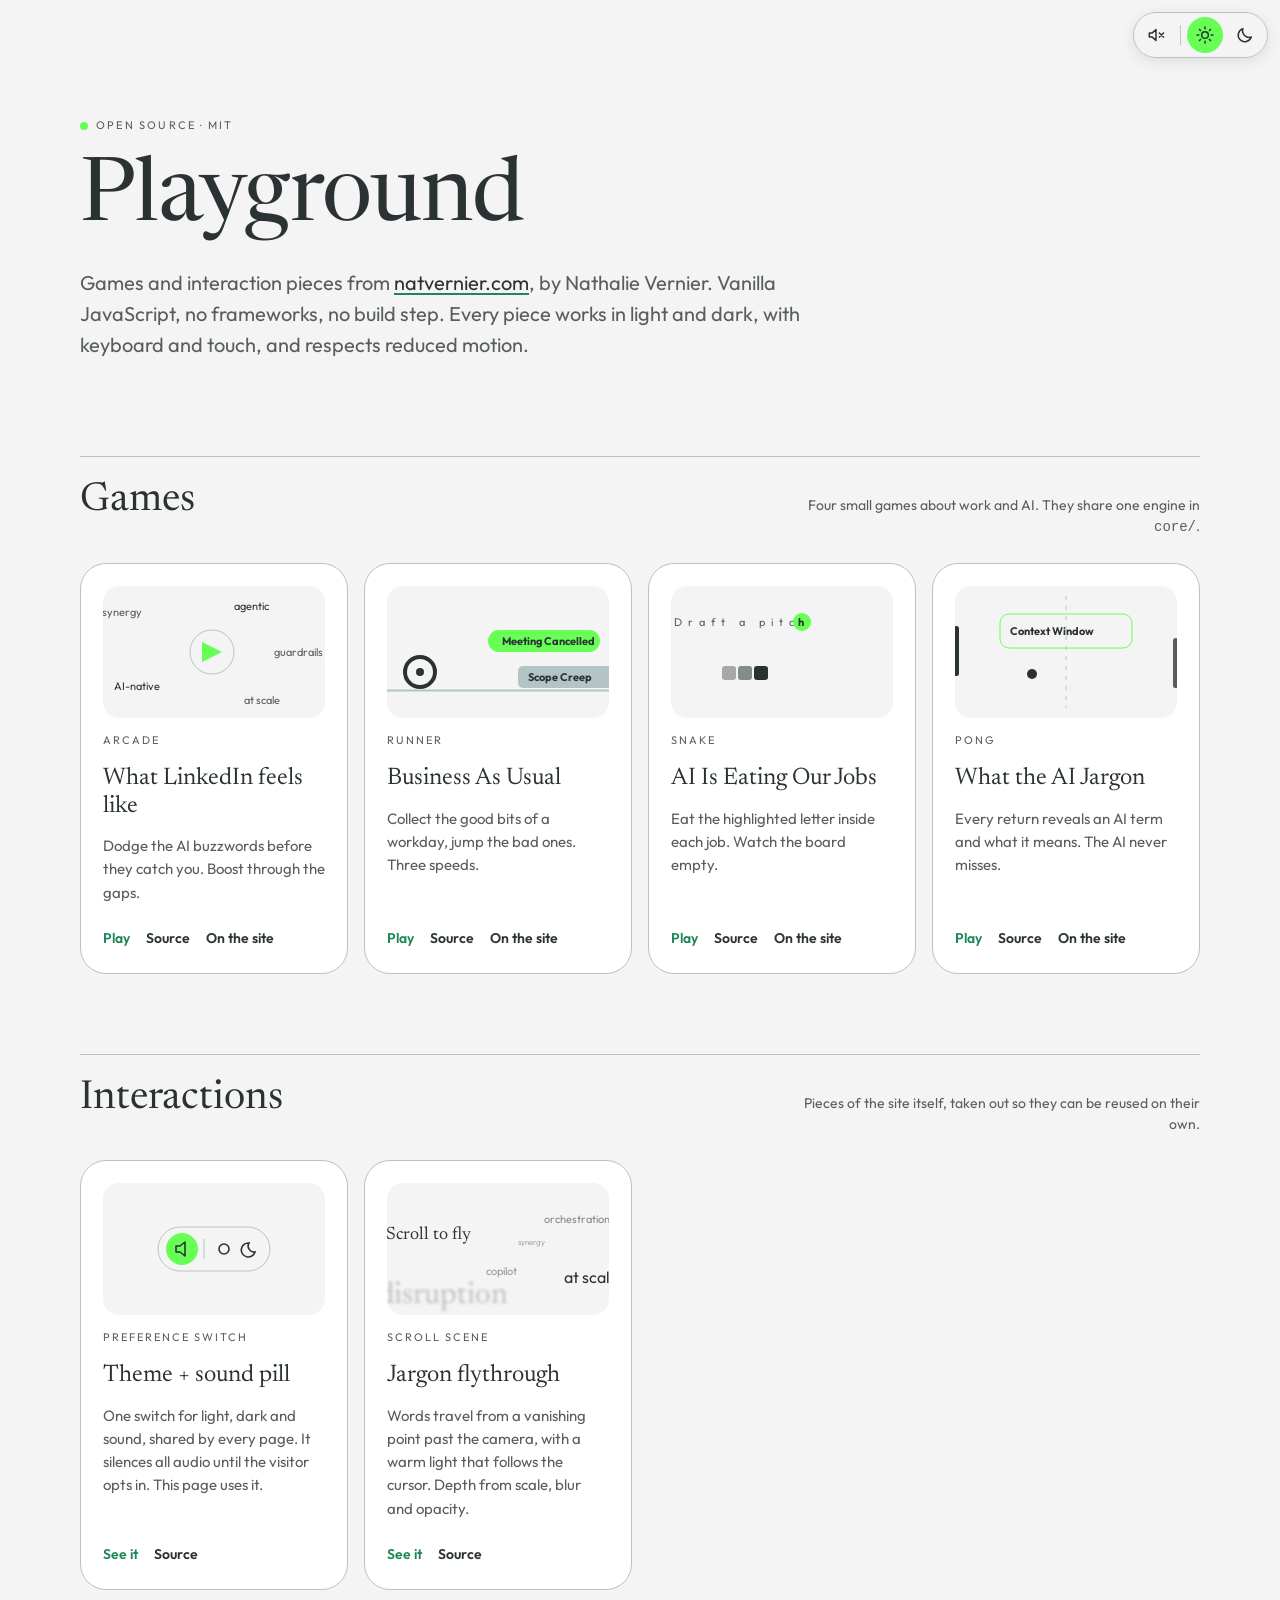
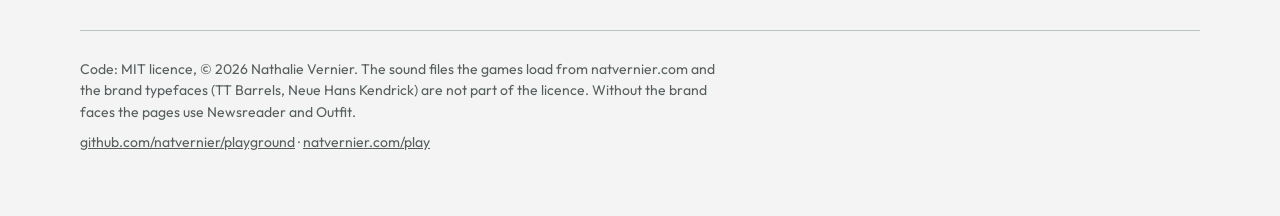
==== index.html @ 5d074bd2 "Add four games, two interaction pieces and the gallery - core/: the shared NVG game engine and style" ====
<!doctype html>
<html lang="en" data-native="dark">
<head>
  <meta charset="utf-8">
  <meta name="viewport" content="width=device-width, initial-scale=1">
  <title>Playground · Nathalie Vernier</title>
  <meta name="description" content="Games and interaction pieces from natvernier.com. Vanilla JavaScript, no dependencies, MIT licensed.">
  <link rel="preconnect" href="https://fonts.googleapis.com">
  <link rel="preconnect" href="https://fonts.gstatic.com" crossorigin>
  <link href="https://fonts.googleapis.com/css2?family=Newsreader:opsz,wght@6..72,400&family=Outfit:wght@400;600;700&display=swap" rel="stylesheet">
  <script src="interactions/theme-sound-pill/nv-prefs.js"></script>
  <link rel="stylesheet" href="interactions/theme-sound-pill/nv-prefs.css">
  <style>
    :root{--bg:#2b3234;--card:#323a3c;--ink:#f4f4f4;--ink2:#b4c4c5;--line:#585e5e;--accent:#67ff56;--verve:#67ff56;--on-verve:#2b3234;
      --disp:"TT Barrels","Newsreader",Georgia,serif;--sans:"Neue Hans Kendrick","Outfit",system-ui,-apple-system,"Segoe UI",sans-serif}
    :root[data-theme="light"]{--bg:#f4f4f4;--card:#fff;--ink:#2b3234;--ink2:#585e5e;--line:#b4c4c5;--accent:#1D8757}
    *{box-sizing:border-box}
    html{color-scheme:dark}
    html[data-theme="light"]{color-scheme:light}
    body{margin:0;background:var(--bg);color:var(--ink);font:400 16px/1.55 var(--sans);-webkit-font-smoothing:antialiased;transition:background .25s,color .25s}
    a{color:inherit}
    a:focus-visible{outline:2px solid var(--verve);outline-offset:3px;border-radius:6px}
    .wrap{width:min(1120px,100% - 32px);margin:0 auto}
    header{padding:112px 0 56px}
    .eyebrow{display:inline-flex;align-items:center;gap:8px;font-size:11px;letter-spacing:.2em;text-transform:uppercase;color:var(--ink2)}
    .eyebrow::before{content:"";width:8px;height:8px;border-radius:50%;background:var(--verve)}
    h1{font:400 clamp(44px,8vw,88px)/1.02 var(--disp);margin:18px 0 22px;letter-spacing:-.01em}
    .lede{font-size:clamp(17px,1.6vw,20px);line-height:1.55;color:var(--ink2);max-width:58ch;margin:0}
    .lede a{color:var(--ink);text-decoration-color:var(--accent);text-underline-offset:3px}
    section{padding:40px 0}
    .sec-head{display:flex;justify-content:space-between;align-items:baseline;gap:16px;border-top:1px solid var(--line);padding-top:22px;margin-bottom:24px}
    h2{font:400 clamp(28px,3.4vw,40px)/1.1 var(--disp);margin:0}
    .sec-head p{margin:0;color:var(--ink2);font-size:14px;max-width:44ch;text-align:right}
    .grid{display:grid;grid-template-columns:repeat(auto-fill,minmax(260px,1fr));gap:16px}
    .card{position:relative;display:flex;flex-direction:column;gap:14px;padding:22px 22px 18px;border-radius:26px;background:var(--card);border:1px solid var(--line);
      transition:transform .3s cubic-bezier(.2,.8,.3,1),box-shadow .3s cubic-bezier(.2,.8,.3,1),border-color .2s}
    @media (hover:hover) and (prefers-reduced-motion:no-preference){
      .card:hover{transform:translate3d(-3px,-6px,0);box-shadow:10px 22px 36px -14px rgba(0,0,0,.45);border-color:var(--ink2)}
      html[data-theme="light"] .card:hover{box-shadow:10px 22px 36px -14px rgba(32,38,39,.28)}}
    .thumb{height:132px;border-radius:16px;background:var(--bg);overflow:hidden;position:relative}
    .thumb svg{position:absolute;inset:0;width:100%;height:100%}
    .card .kind{font-size:11px;letter-spacing:.18em;text-transform:uppercase;color:var(--ink2)}
    .card h3{font:400 24px/1.15 var(--disp);margin:2px 0 0}
    .card p{margin:0;color:var(--ink2);font-size:15px}
    .links{margin-top:auto;display:flex;flex-wrap:wrap;gap:6px 16px;padding-top:6px;font-size:14px;font-weight:600}
    .links a{text-decoration:none;border-bottom:1px solid transparent;padding:4px 0}
    .links a:hover{border-bottom-color:var(--accent)}
    .links .play{color:var(--accent)}
    .card .play::after{content:"";position:absolute;inset:0;border-radius:26px}   /* the whole card plays */
    .links a:not(.play){position:relative;z-index:1}
    footer{border-top:1px solid var(--line);margin-top:40px;padding:28px 0 56px;color:var(--ink2);font-size:14px}
    footer p{margin:0 0 8px;max-width:72ch}
    /* thumbnails */
    .t-ink{fill:var(--ink2)} .t-strong{fill:var(--ink)} .t-verve{fill:var(--verve)} .t-line{stroke:var(--line);fill:none}
    .t-txt{font:400 11px var(--sans);fill:var(--ink2)} .t-txt.b{fill:var(--ink)}
    @media (max-width:640px){.sec-head{flex-direction:column}.sec-head p{text-align:left}}
  </style>
</head>
<body>
  <header class="wrap">
    <span class="eyebrow">Open source · MIT</span>
    <h1>Playground</h1>
    <p class="lede">Games and interaction pieces from <a href="https://www.natvernier.com">natvernier.com</a>, by Nathalie Vernier. Vanilla JavaScript, no frameworks, no build step. Every piece works in light and dark, with keyboard and touch, and respects reduced motion.</p>
  </header>

  <main class="wrap">
    <section id="games" aria-labelledby="h-games">
      <div class="sec-head"><h2 id="h-games">Games</h2><p>Four small games about work and AI. They share one engine in <code>core/</code>.</p></div>
      <div class="grid">
        <article class="card">
          <div class="thumb" aria-hidden="true"><svg viewBox="0 0 260 132" preserveAspectRatio="xMidYMid slice">
            <text class="t-txt" x="18" y="30">synergy</text><text class="t-txt b" x="150" y="24">agentic</text><text class="t-txt" x="190" y="70">guardrails</text>
            <text class="t-txt b" x="30" y="104">AI-native</text><text class="t-txt" x="160" y="118">at scale</text>
            <path class="t-verve" d="M138 66 l-20 -10 v20z"/><circle class="t-line" cx="128" cy="66" r="22"/></svg></div>
          <span class="kind">Arcade</span>
          <h3>What LinkedIn feels like</h3>
          <p>Dodge the AI buzzwords before they catch you. Boost through the gaps.</p>
          <div class="links"><a class="play" href="games/arcade/">Play</a><a href="https://github.com/natvernier/playground/tree/main/games/arcade">Source</a><a href="https://www.natvernier.com/arcade">On the site</a></div>
        </article>
        <article class="card">
          <div class="thumb" aria-hidden="true"><svg viewBox="0 0 260 132" preserveAspectRatio="xMidYMid slice">
            <rect class="t-line" x="0" y="104" width="260" height="1"/>
            <circle cx="52" cy="86" r="15" fill="none" stroke="var(--ink)" stroke-width="4"/><circle class="t-strong" cx="52" cy="86" r="4"/>
            <rect class="t-verve" x="120" y="44" width="112" height="22" rx="11"/><text x="134" y="59" style="font:700 11px var(--sans);fill:#2b3234">Meeting Cancelled</text>
            <rect x="150" y="80" width="96" height="22" rx="5" fill="var(--line)"/><text x="160" y="95" style="font:700 11px var(--sans);fill:var(--ink)">Scope Creep</text></svg></div>
          <span class="kind">Runner</span>
          <h3>Business As Usual</h3>
          <p>Collect the good bits of a workday, jump the bad ones. Three speeds.</p>
          <div class="links"><a class="play" href="games/runner/">Play</a><a href="https://github.com/natvernier/playground/tree/main/games/runner">Source</a><a href="https://www.natvernier.com/runner">On the site</a></div>
        </article>
        <article class="card">
          <div class="thumb" aria-hidden="true"><svg viewBox="0 0 260 132" preserveAspectRatio="xMidYMid slice">
            <text class="t-txt" x="22" y="40" style="letter-spacing:6px">Draft a pitch</text>
            <circle class="t-verve" cx="150" cy="36" r="9"/><text x="146" y="40" style="font:700 11px var(--sans);fill:#2b3234">h</text>
            <rect class="t-ink" x="70" y="80" width="14" height="14" rx="3" opacity=".5"/><rect class="t-ink" x="86" y="80" width="14" height="14" rx="3" opacity=".7"/><rect class="t-strong" x="102" y="80" width="14" height="14" rx="3"/></svg></div>
          <span class="kind">Snake</span>
          <h3>AI Is Eating Our Jobs</h3>
          <p>Eat the highlighted letter inside each job. Watch the board empty.</p>
          <div class="links"><a class="play" href="games/snake/">Play</a><a href="https://github.com/natvernier/playground/tree/main/games/snake">Source</a><a href="https://www.natvernier.com/snake">On the site</a></div>
        </article>
        <article class="card">
          <div class="thumb" aria-hidden="true"><svg viewBox="0 0 260 132" preserveAspectRatio="xMidYMid slice">
            <rect class="t-strong" x="18" y="40" width="5" height="50" rx="2.5"/><rect class="t-ink" x="237" y="52" width="5" height="50" rx="2.5"/>
            <line x1="130" y1="10" x2="130" y2="122" class="t-line" stroke-dasharray="4 6"/><circle class="t-strong" cx="96" cy="88" r="5"/>
            <rect x="64" y="28" width="132" height="34" rx="9" fill="none" stroke="var(--verve)"/><text class="t-txt b" x="74" y="49" style="font-weight:700">Context Window</text></svg></div>
          <span class="kind">Pong</span>
          <h3>What the AI Jargon</h3>
          <p>Every return reveals an AI term and what it means. The AI never misses.</p>
          <div class="links"><a class="play" href="games/pong/">Play</a><a href="https://github.com/natvernier/playground/tree/main/games/pong">Source</a><a href="https://www.natvernier.com/pong">On the site</a></div>
        </article>
      </div>
    </section>

    <section id="interactions" aria-labelledby="h-int">
      <div class="sec-head"><h2 id="h-int">Interactions</h2><p>Pieces of the site itself, taken out so they can be reused on their own.</p></div>
      <div class="grid">
        <article class="card">
          <div class="thumb" aria-hidden="true"><svg viewBox="0 0 260 132" preserveAspectRatio="xMidYMid slice">
            <rect x="74" y="44" width="112" height="44" rx="22" fill="none" stroke="var(--line)"/>
            <circle cx="98" cy="66" r="16" fill="var(--verve)"/><path d="M92 63v6h4l5 4V59l-5 4h-4Z" fill="none" stroke="#2b3234" stroke-width="1.6" stroke-linejoin="round"/>
            <line x1="120" y1="56" x2="120" y2="76" stroke="var(--line)"/>
            <circle cx="140" cy="66" r="5" fill="none" stroke="var(--ink)" stroke-width="1.6"/><path d="M165 60a7 7 0 1 0 6 9 6 6 0 0 1-6-9Z" fill="none" stroke="var(--ink)" stroke-width="1.6"/></svg></div>
          <span class="kind">Preference switch</span>
          <h3>Theme + sound pill</h3>
          <p>One switch for light, dark and sound, shared by every page. It silences all audio until the visitor opts in. This page uses it.</p>
          <div class="links"><a class="play" href="interactions/theme-sound-pill/">See it</a><a href="https://github.com/natvernier/playground/tree/main/interactions/theme-sound-pill">Source</a></div>
        </article>
        <article class="card">
          <div class="thumb" aria-hidden="true"><svg viewBox="0 0 260 132" preserveAspectRatio="xMidYMid slice">
            <text class="t-txt" x="150" y="62" opacity=".5" style="font-size:8px">synergy</text><text class="t-txt" x="176" y="40" opacity=".7">orchestration</text>
            <text class="t-txt b" x="196" y="100" style="font-size:16px">at scale</text><text class="t-txt" x="118" y="92" opacity=".6">copilot</text>
            <text x="10" y="120" style="font:400 30px var(--disp);fill:var(--ink2);opacity:.35;filter:blur(1.5px)">disruption</text>
            <text x="18" y="56" style="font:400 18px var(--disp);fill:var(--ink)">Scroll to fly</text></svg></div>
          <span class="kind">Scroll scene</span>
          <h3>Jargon flythrough</h3>
          <p>Words travel from a vanishing point past the camera, with a warm light that follows the cursor. Depth from scale, blur and opacity.</p>
          <div class="links"><a class="play" href="interactions/jargon-flythrough/">See it</a><a href="https://github.com/natvernier/playground/tree/main/interactions/jargon-flythrough">Source</a></div>
        </article>
      </div>
    </section>
  </main>

  <footer class="wrap">
    <p>Code: MIT licence, © 2026 Nathalie Vernier. The sound files the games load from natvernier.com and the brand typefaces (TT Barrels, Neue Hans Kendrick) are not part of the licence. Without the brand faces the pages use Newsreader and Outfit.</p>
    <p><a href="https://github.com/natvernier/playground">github.com/natvernier/playground</a> · <a href="https://www.natvernier.com/play">natvernier.com/play</a></p>
  </footer>
</body>
</html>
---- interactions/theme-sound-pill/nv-prefs.css ----
/* SPDX-License-Identifier: MIT · (c) 2026 Nathalie Vernier · https://github.com/natvernier/playground */
/* nv-prefs pill · fixed top right, glass, 36px targets, verve marks the active state */
.nv-prefs{position:fixed;top:calc(12px + env(safe-area-inset-top,0px));right:12px;z-index:9990;display:flex;align-items:center;gap:4px;padding:4px;border-radius:999px;
  background:rgba(244,244,244,.86);border:1px solid #b4c4c5;box-shadow:0 4px 14px rgba(32,38,39,.10);backdrop-filter:blur(8px);-webkit-backdrop-filter:blur(8px);color:#2b3234;
  font:600 13px/1 "Neue Hans Kendrick","Outfit",system-ui,sans-serif;transition:opacity .2s}
html[data-theme="dark"] .nv-prefs{background:rgba(43,50,52,.88);border-color:#585e5e;color:#f4f4f4;box-shadow:0 4px 14px rgba(0,0,0,.30)}
.nv-prefs [role="radiogroup"]{display:flex;gap:4px}
.nv-prefs button{appearance:none;-webkit-appearance:none;border:0;margin:0;padding:0;background:transparent;color:inherit;width:36px;height:36px;border-radius:999px;display:grid;place-items:center;cursor:pointer}
.nv-prefs button:focus-visible{outline:2px solid #67ff56;outline-offset:2px}
.nv-prefs button[aria-checked="true"],.nv-prefs button[aria-pressed="true"]{background:#67ff56;color:#2b3234}
.nv-prefs svg{width:20px;height:20px;fill:none;stroke:currentColor;stroke-width:1.8;stroke-linecap:round;stroke-linejoin:round}
.nv-prefs i{width:1px;height:20px;background:currentColor;opacity:.25;margin:0 2px}
@media (hover:hover){.nv-prefs button:hover:not([aria-checked="true"]):not([aria-pressed="true"]){background:rgba(127,140,141,.16)}}
@media print{.nv-prefs{display:none}}
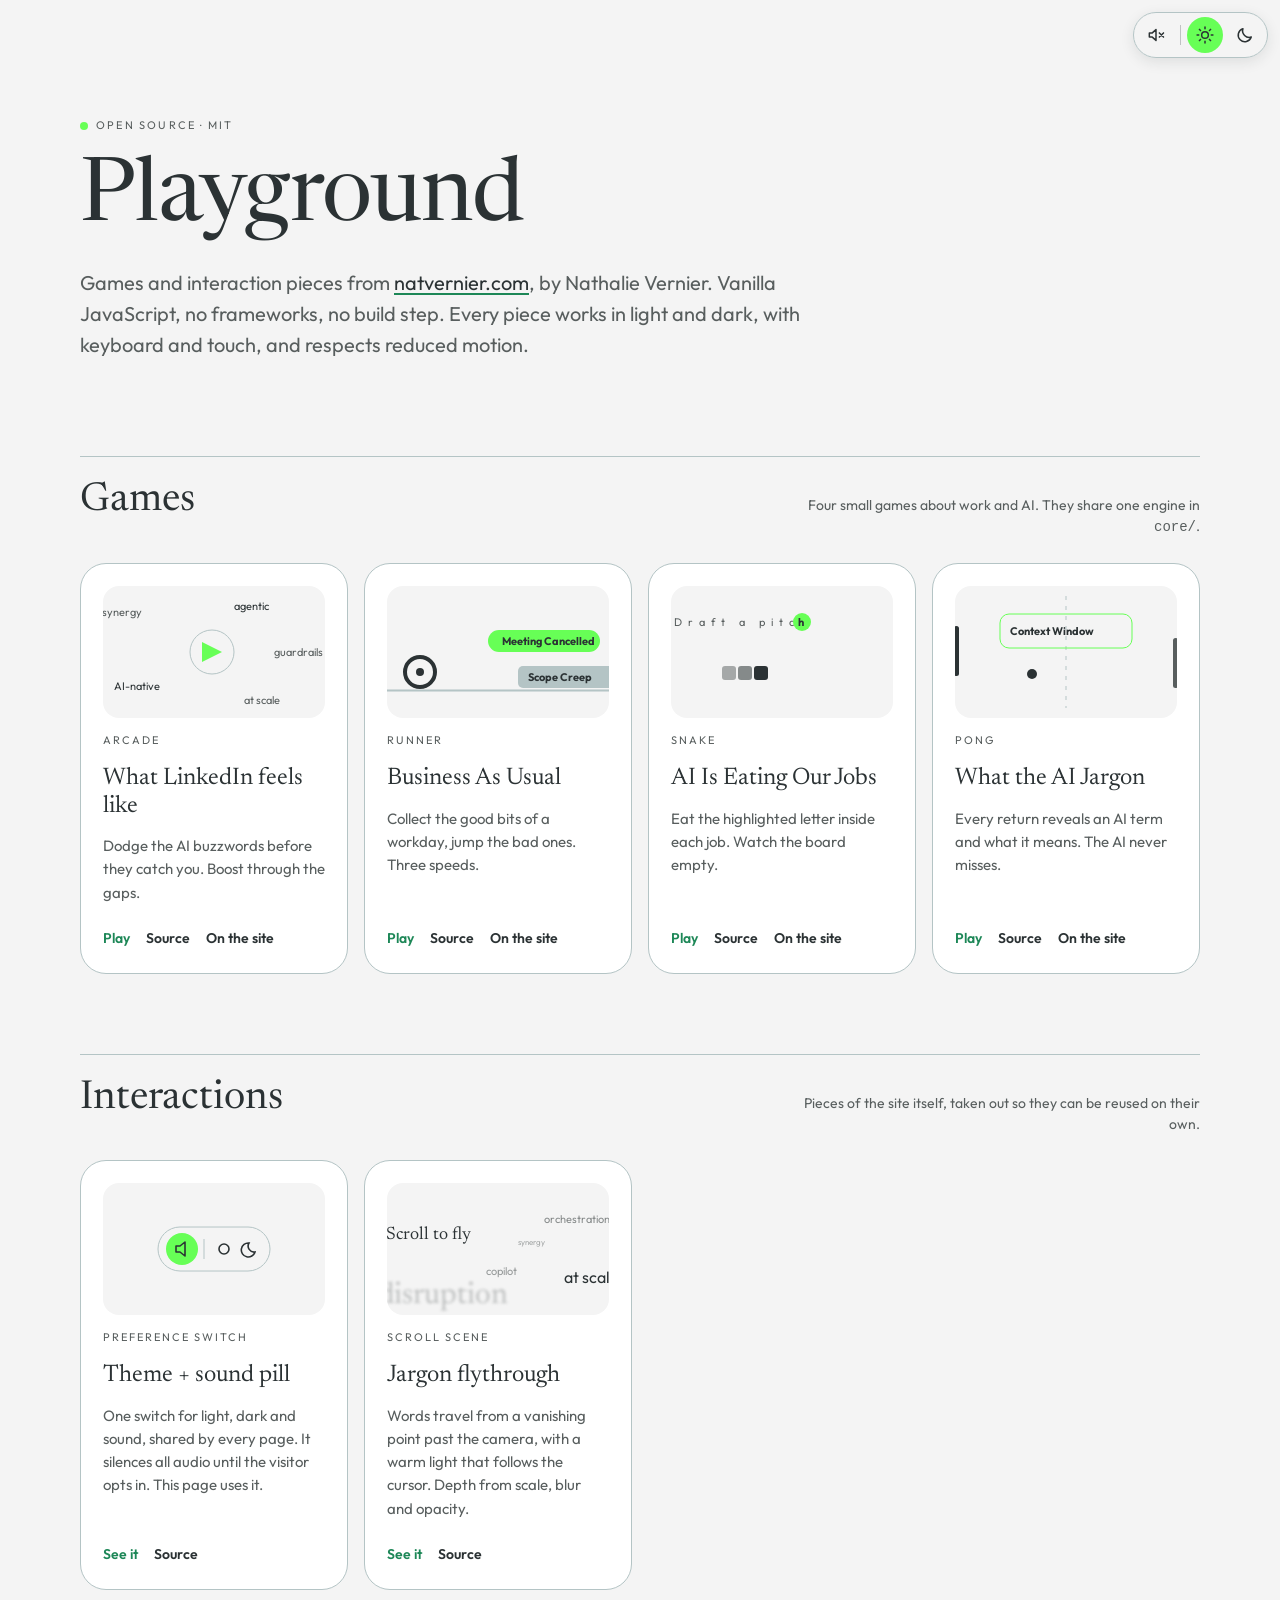
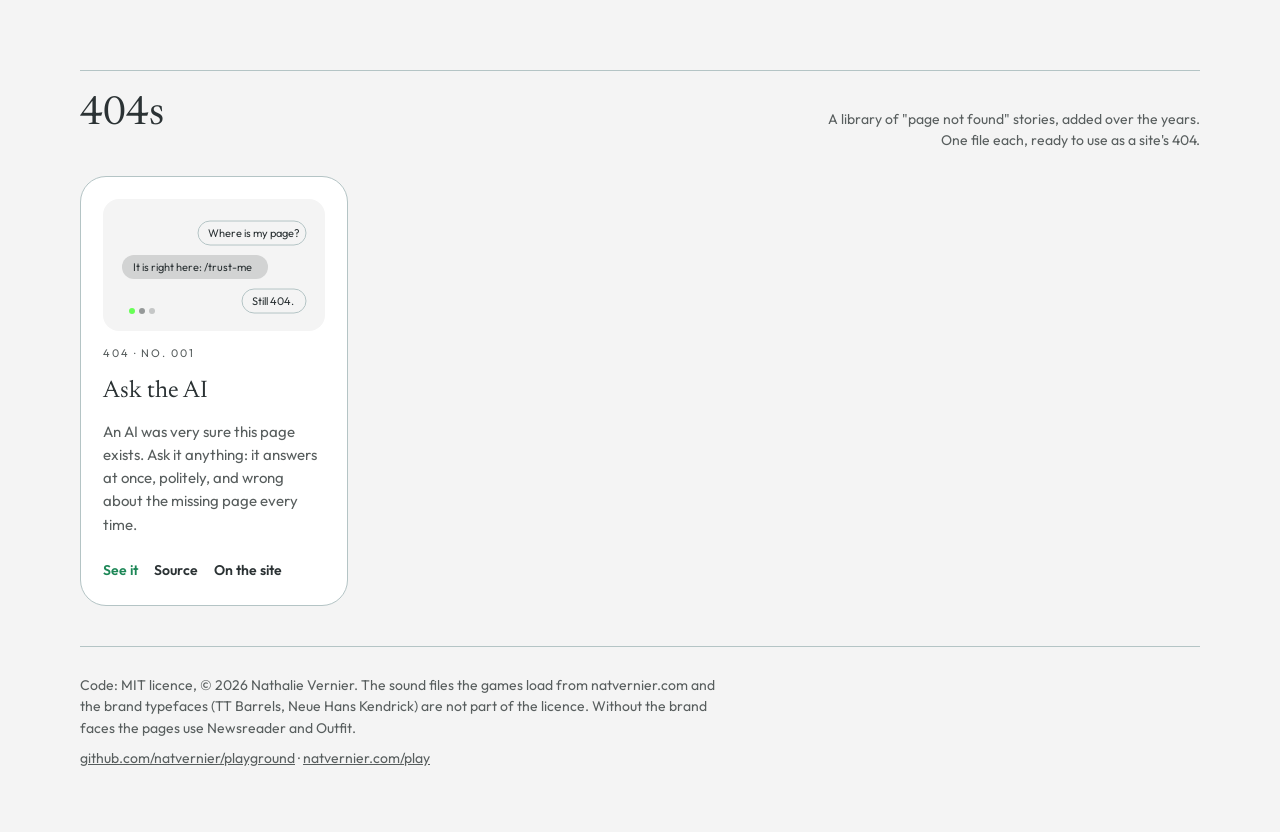
==== commit 46795cf8: "Add the 404 library and its first entry, Ask the AI A new folder for "page not found" pages, one sel" ====
--- a/index.html
+++ b/index.html
@@ -138,6 +138,23 @@
         </article>
       </div>
     </section>
+
+    <section id="four-oh-fours" aria-labelledby="h-404">
+      <div class="sec-head"><h2 id="h-404">404s</h2><p>A library of "page not found" stories, added over the years. One file each, ready to use as a site's 404.</p></div>
+      <div class="grid">
+        <article class="card">
+          <div class="thumb" aria-hidden="true"><svg viewBox="0 0 260 132" preserveAspectRatio="xMidYMid slice">
+            <rect x="114" y="22" width="108" height="24" rx="12" fill="none" stroke="var(--line)"/><text class="t-txt b" x="124" y="38">Where is my page?</text>
+            <rect x="38" y="56" width="146" height="24" rx="12" class="t-ink" opacity=".22"/><text class="t-txt b" x="49" y="72">It is right here: /trust-me</text>
+            <rect x="158" y="90" width="64" height="24" rx="12" fill="none" stroke="var(--line)"/><text class="t-txt b" x="168" y="106">Still 404.</text>
+            <circle cx="48" cy="112" r="3" class="t-verve"/><circle cx="58" cy="112" r="3" class="t-ink" opacity=".6"/><circle cx="68" cy="112" r="3" class="t-ink" opacity=".3"/></svg></div>
+          <span class="kind">404 · No. 001</span>
+          <h3>Ask the AI</h3>
+          <p>An AI was very sure this page exists. Ask it anything: it answers at once, politely, and wrong about the missing page every time.</p>
+          <div class="links"><a class="play" href="404/ask-the-ai/">See it</a><a href="https://github.com/natvernier/playground/tree/main/404/ask-the-ai">Source</a><a href="https://www.natvernier.com/this-page-does-not-exist">On the site</a></div>
+        </article>
+      </div>
+    </section>
   </main>
 
   <footer class="wrap">
